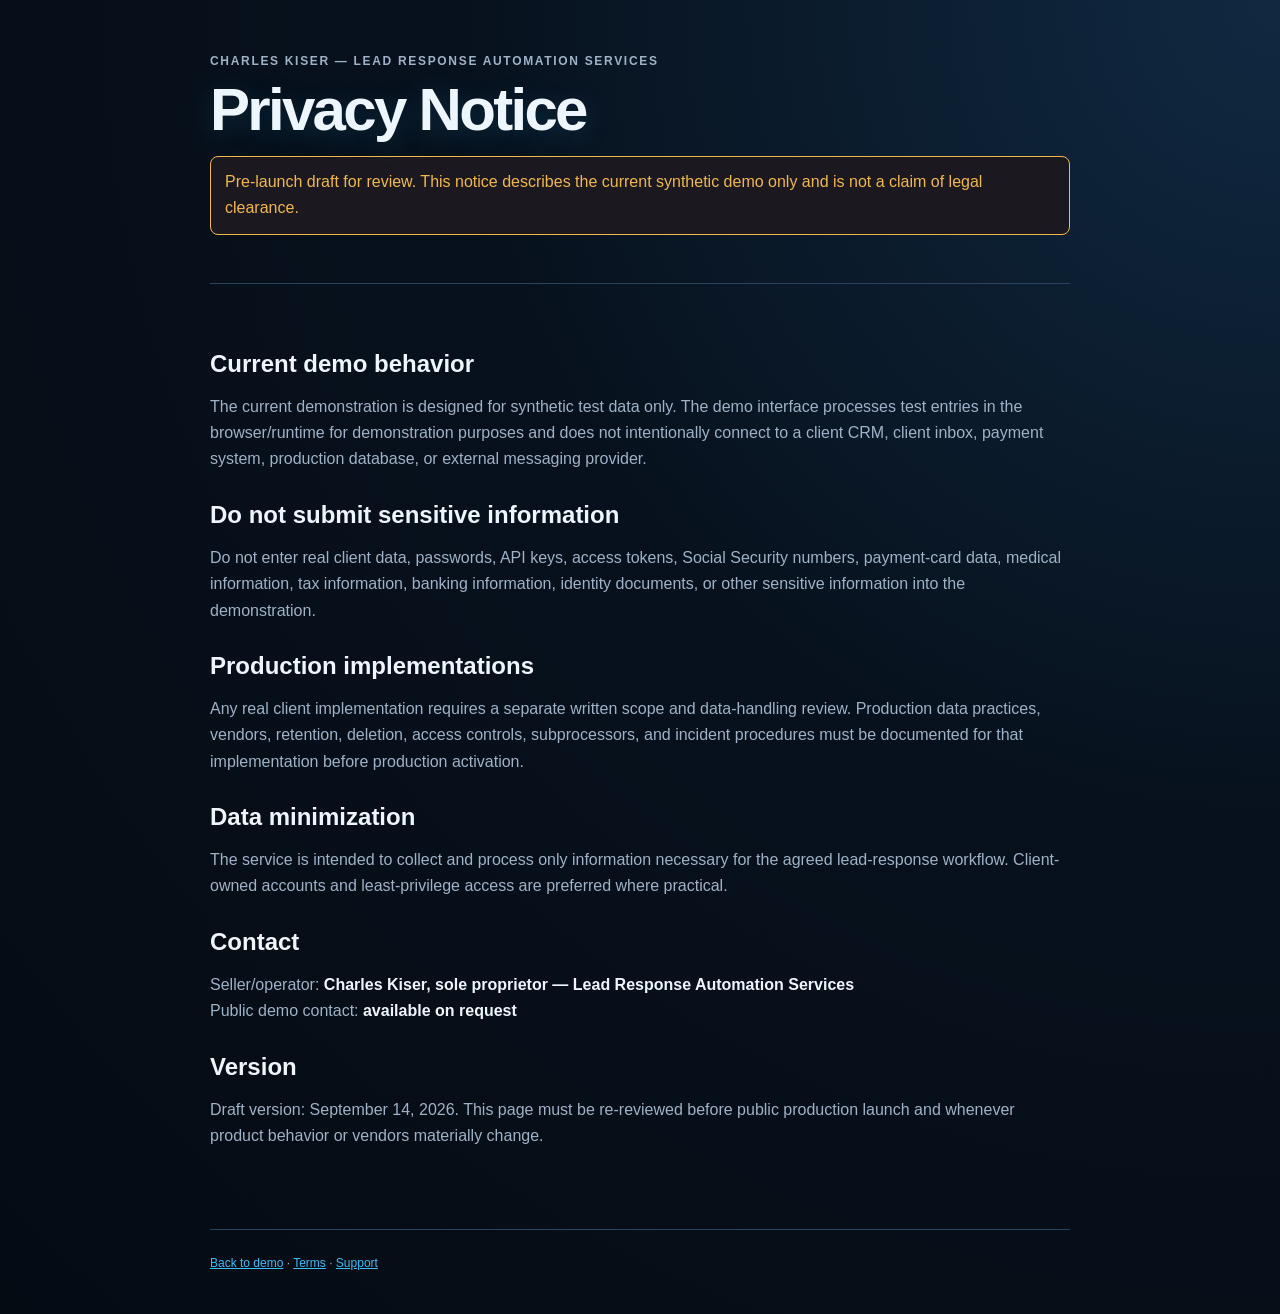
==== privacy.html @ 8f66c472 "Publish sanitized synthetic V1 demo" ====
﻿<!doctype html>
<html lang="en">
<head>
  <meta charset="utf-8">
  <meta name="viewport" content="width=device-width, initial-scale=1">
  <title>Privacy &mdash; Lead Response Automation Services</title>
  <link rel="stylesheet" href="./styles.css">
</head>
<body>
<header class="policy-page">
  <p class="eyebrow">CHARLES KISER &mdash; LEAD RESPONSE AUTOMATION SERVICES</p>
  <h1>Privacy Notice</h1>
  <p class="policy-status">Pre-launch draft for review. This notice describes the current synthetic demo only and is not a claim of legal clearance.</p>
</header>
<main class="policy-page">
  <h2>Current demo behavior</h2>
  <p>The current demonstration is designed for synthetic test data only. The demo interface processes test entries in the browser/runtime for demonstration purposes and does not intentionally connect to a client CRM, client inbox, payment system, production database, or external messaging provider.</p>

  <h2>Do not submit sensitive information</h2>
  <p>Do not enter real client data, passwords, API keys, access tokens, Social Security numbers, payment-card data, medical information, tax information, banking information, identity documents, or other sensitive information into the demonstration.</p>

  <h2>Production implementations</h2>
  <p>Any real client implementation requires a separate written scope and data-handling review. Production data practices, vendors, retention, deletion, access controls, subprocessors, and incident procedures must be documented for that implementation before production activation.</p>

  <h2>Data minimization</h2>
  <p>The service is intended to collect and process only information necessary for the agreed lead-response workflow. Client-owned accounts and least-privilege access are preferred where practical.</p>

  <h2>Contact</h2>
  <p>Seller/operator: <strong>Charles Kiser, sole proprietor &mdash; Lead Response Automation Services</strong><br>Public demo contact: <strong>available on request</strong></p>

  <h2>Version</h2>
  <p>Draft version: September 14, 2026. This page must be re-reviewed before public production launch and whenever product behavior or vendors materially change.</p>
</main>
<footer class="policy-page"><a href="./index.html">Back to demo</a> &middot; <a href="./terms.html">Terms</a> &middot; <a href="./support.html">Support</a></footer>
</body>
</html>
---- styles.css ----
:root { color-scheme: dark; --ink:#edf6ff; --muted:#9fb2c7; --line:#29435e; --page:#07111d; --panel:#0d1d2e; --panel-2:#12283d; --blue:#4b9dff; --cyan:#38bdf8; --gold:#f2b84b; --green:#45d39a; --red:#ff6b6b; --shadow:0 18px 45px rgba(0,0,0,.28); }
* { box-sizing: border-box; }
body { margin:0; font-family:Inter,Segoe UI,Arial,sans-serif; color:var(--ink); background:radial-gradient(circle at top right,#102941 0,#07111d 45%,#050b13 100%); }
header, main, footer { width:min(1180px, calc(100% - 40px)); margin:auto; }
header { padding:52px 0 32px; border-bottom:1px solid var(--line); }
.eyebrow,.kicker { margin:0 0 8px; font-size:12px; letter-spacing:.14em; font-weight:800; color:var(--blue); }
h1 { margin:0; font-size:clamp(42px,7vw,76px); letter-spacing:-.045em; line-height:1; text-shadow:0 5px 28px rgba(56,189,248,.18); }
h2 { margin:0 0 12px; font-size:24px; }
.lede { max-width:700px; color:var(--muted); font-size:19px; line-height:1.55; }
.environment-label,.environment-detail { margin:8px 0 0; color:var(--muted); font-size:12px; font-weight:800; letter-spacing:.04em; }
.environment-detail { margin-top:3px; font-weight:600; letter-spacing:.02em; }
.status-row { display:flex; flex-wrap:wrap; gap:10px; margin-top:24px; }
.badge { border:1px solid var(--line); border-radius:999px; padding:8px 13px; font-size:11px; font-weight:800; background:var(--panel-2); }
.badge.safe { color:var(--green); border-color:#24785e; }
.badge.danger { color:var(--red); border-color:#8c3f49; }
.badge.neutral { color:var(--muted); }
main { padding:38px 0 64px; }
.workflow { display:grid; grid-template-columns:1fr auto 1fr auto 1fr auto 1fr auto 1fr; align-items:center; gap:14px; margin:0 0 32px; }
.workflow div { min-height:104px; border:1px solid var(--line); border-top:3px solid var(--blue); border-radius:12px; background:linear-gradient(145deg,var(--panel-2),var(--panel)); padding:20px; box-shadow:var(--shadow); }
.workflow strong { display:block; font-size:12px; color:var(--cyan); }
.workflow span { display:block; margin-top:22px; font-weight:800; }
.workflow i { color:var(--gold); font-style:normal; font-size:20px; }
.view-label { grid-column:1 / -1; margin:0 0 10px; color:var(--cyan); font-size:12px; font-weight:800; letter-spacing:.12em; }
.workspace { display:grid; grid-template-columns:1.4fr .8fr; gap:24px; }
.panel { border:1px solid var(--line); border-radius:14px; background:linear-gradient(150deg,rgba(18,40,61,.96),rgba(9,25,40,.98)); padding:30px; box-shadow:var(--shadow); }
.operator-panel { border-color:#31516d; }
.panel-heading { display:flex; align-items:start; justify-content:space-between; gap:20px; }
label { display:grid; gap:8px; margin:17px 0; font-size:13px; font-weight:700; color:var(--ink); }
input,select,button { font:inherit; }
input,select { width:100%; border:1px solid #3b5872; border-radius:8px; padding:13px 14px; color:var(--ink); background:#091827; }
.check { display:flex; align-items:center; font-weight:500; }
.check input { width:auto; }
button { border:1px solid #3b5872; border-radius:8px; background:#12283d; color:var(--ink); padding:12px 15px; cursor:pointer; font-weight:700; }
button:hover { border-color:var(--cyan); background:#173653; }
button.primary { background:var(--blue); color:#06101b; border-color:var(--blue); }
button.danger { color:#fff; background:#7e2f3a; border-color:var(--red); width:100%; margin-bottom:10px; }
.row-actions { display:flex; flex-wrap:wrap; gap:12px; margin-top:22px; }
.result,.notice { padding:14px; border:1px solid var(--line); border-radius:8px; background:#091827; color:var(--muted); font-size:14px; line-height:1.5; }
.helper,.exclusions { margin:10px 0 0; color:var(--muted); font-size:12px; line-height:1.45; }
.exclusions { padding:14px; border:1px solid #3b5872; border-radius:8px; background:#0b1a2a; }
.control-grid { display:grid; grid-template-columns:1fr 1fr; gap:11px; margin:22px 0; }
.control-grid button { min-height:62px; text-align:left; }
hr { border:0; border-top:1px solid var(--line); margin:26px 0; }
.metrics { display:grid; grid-template-columns:repeat(4,1fr); gap:1px; background:var(--line); border:1px solid var(--line); border-radius:14px; overflow:hidden; margin:24px 0; box-shadow:var(--shadow); }
.metrics article { background:var(--panel); padding:24px; }
.metrics > .view-label { padding:20px 24px 4px; background:var(--panel); }
.metrics span { display:block; color:var(--muted); font-size:13px; min-height:36px; }
.metrics strong { font-size:38px; color:var(--cyan); }
.data-grid { display:grid; grid-template-columns:1.2fr 1fr 1fr; gap:24px; }
.empty { color:var(--muted); font-size:14px; line-height:1.55; }
.record { width:100%; display:flex; justify-content:space-between; gap:12px; text-align:left; border:0; border-top:1px solid var(--line); padding:12px 4px; }
.record.selected { border-left:4px solid var(--cyan); padding-left:12px; background:#102d47; }
.record span,.record small { display:block; }
.record small,.log small,.message small { color:var(--muted); margin-top:4px; }
.record em { font-style:normal; font-size:11px; color:var(--blue); }
.log { display:grid; grid-template-columns:1fr auto; gap:5px 12px; border-top:1px solid var(--line); padding:14px 0; }
.log span { grid-column:1; color:var(--muted); font-size:11px; }
.log small { grid-column:2; grid-row:1; }
.message { border-top:1px solid var(--line); padding:15px 0; }
.message p { margin:7px 0; font-size:13px; line-height:1.45; }
footer { border-top:1px solid var(--line); padding:26px 0 44px; color:var(--muted); font-size:12px; }
button:focus-visible, input:focus-visible, select:focus-visible { outline:3px solid var(--cyan); outline-offset:3px; }
@media (max-width:850px) { header, main, footer { width:min(100% - 28px, 720px); } .workflow { grid-template-columns:1fr; } .workflow i { transform:rotate(90deg); text-align:center; } .workspace,.data-grid { grid-template-columns:1fr; } .metrics { grid-template-columns:1fr 1fr; } }
@media (max-width:520px) { h1 { font-size:42px; } .panel { padding:22px; } .metrics { grid-template-columns:1fr; } .control-grid { grid-template-columns:1fr; } }
@media (prefers-reduced-motion: reduce) { *, *::before, *::after { scroll-behavior:auto !important; transition:none !important; animation:none !important; } }

a { color:var(--cyan); }
a:hover { color:var(--ink); }
.policy-notice { margin-top:24px; }
.policy-page { max-width:860px; margin:0 auto; }
.policy-page h1 { font-size:clamp(36px,6vw,60px); }
.policy-page h2 { margin-top:28px; }
.policy-page p, .policy-page li { color:var(--muted); line-height:1.65; }
.policy-page strong { color:var(--ink); }
.policy-status { border:1px solid var(--gold); border-radius:8px; padding:12px 14px; background:#1b1820; color:var(--gold) !important; }
.footer-nav { display:flex; flex-wrap:wrap; gap:16px; margin:12px 0; }
.footer-note { color:var(--muted); }
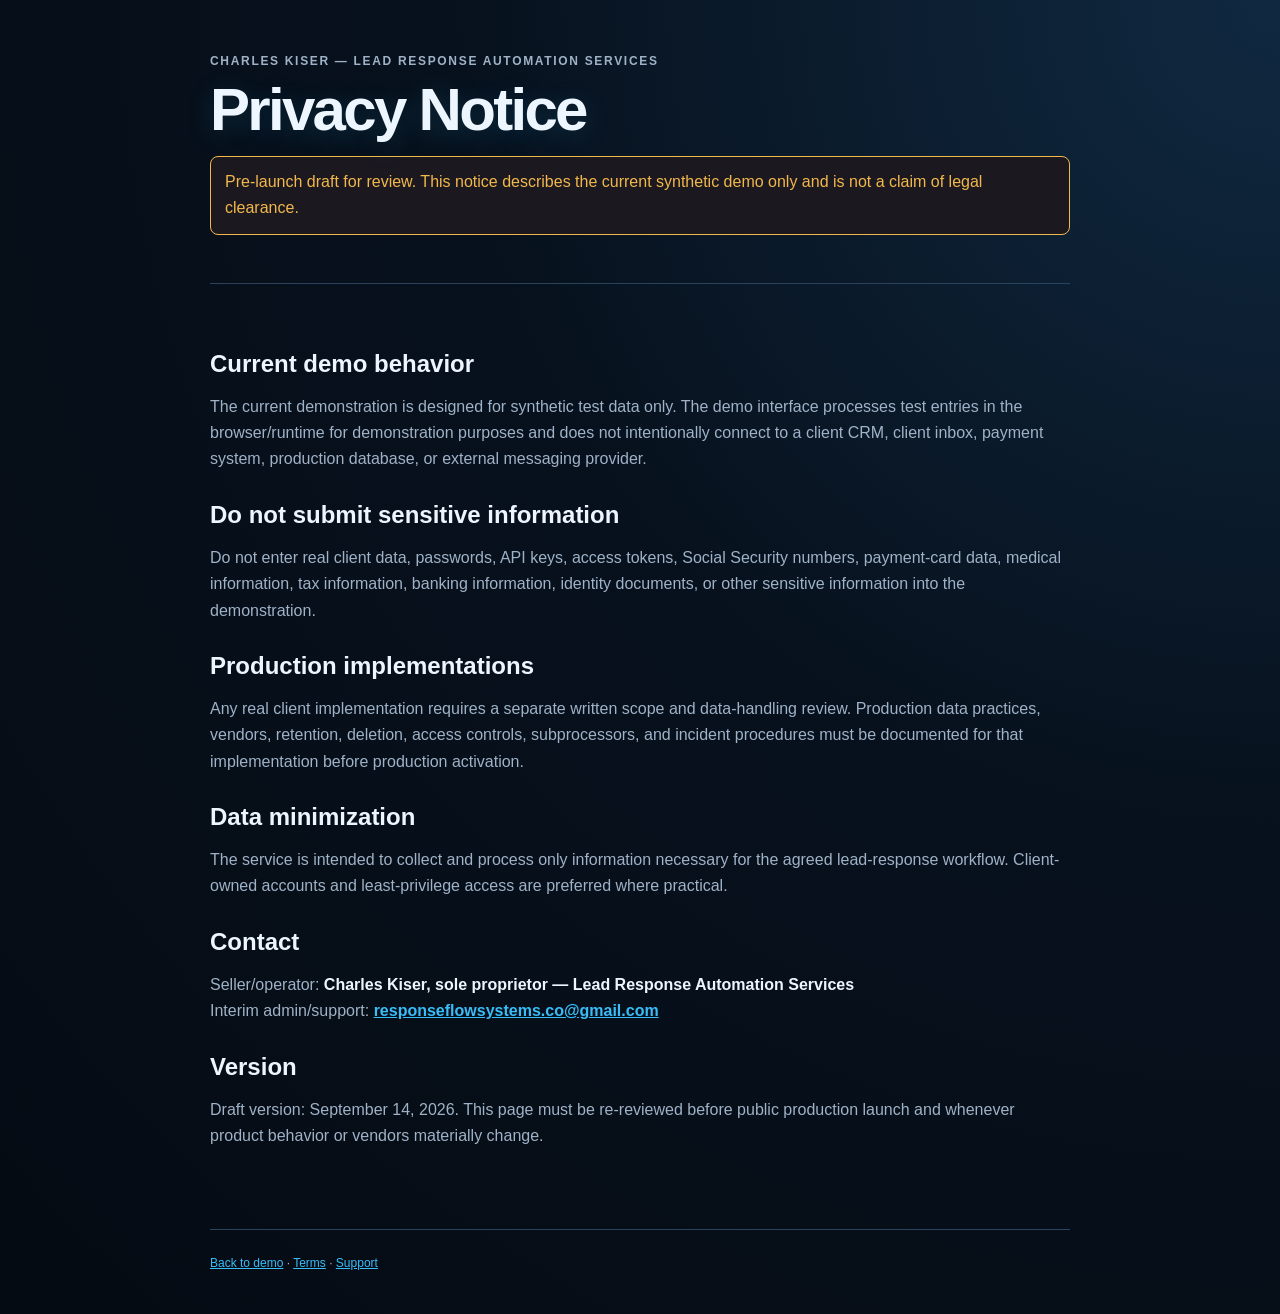
==== commit b363f4ef: "Update privacy.html interim support contact" ====
--- a/privacy.html
+++ b/privacy.html
@@ -26,7 +26,7 @@
   <p>The service is intended to collect and process only information necessary for the agreed lead-response workflow. Client-owned accounts and least-privilege access are preferred where practical.</p>
 
   <h2>Contact</h2>
-  <p>Seller/operator: <strong>Charles Kiser, sole proprietor &mdash; Lead Response Automation Services</strong><br>Public demo contact: <strong>available on request</strong></p>
+  <p>Seller/operator: <strong>Charles Kiser, sole proprietor &mdash; Lead Response Automation Services</strong><br>Interim admin/support: <strong><a href="mailto:responseflowsystems.co@gmail.com">responseflowsystems.co@gmail.com</a></strong></p>
 
   <h2>Version</h2>
   <p>Draft version: September 14, 2026. This page must be re-reviewed before public production launch and whenever product behavior or vendors materially change.</p>
